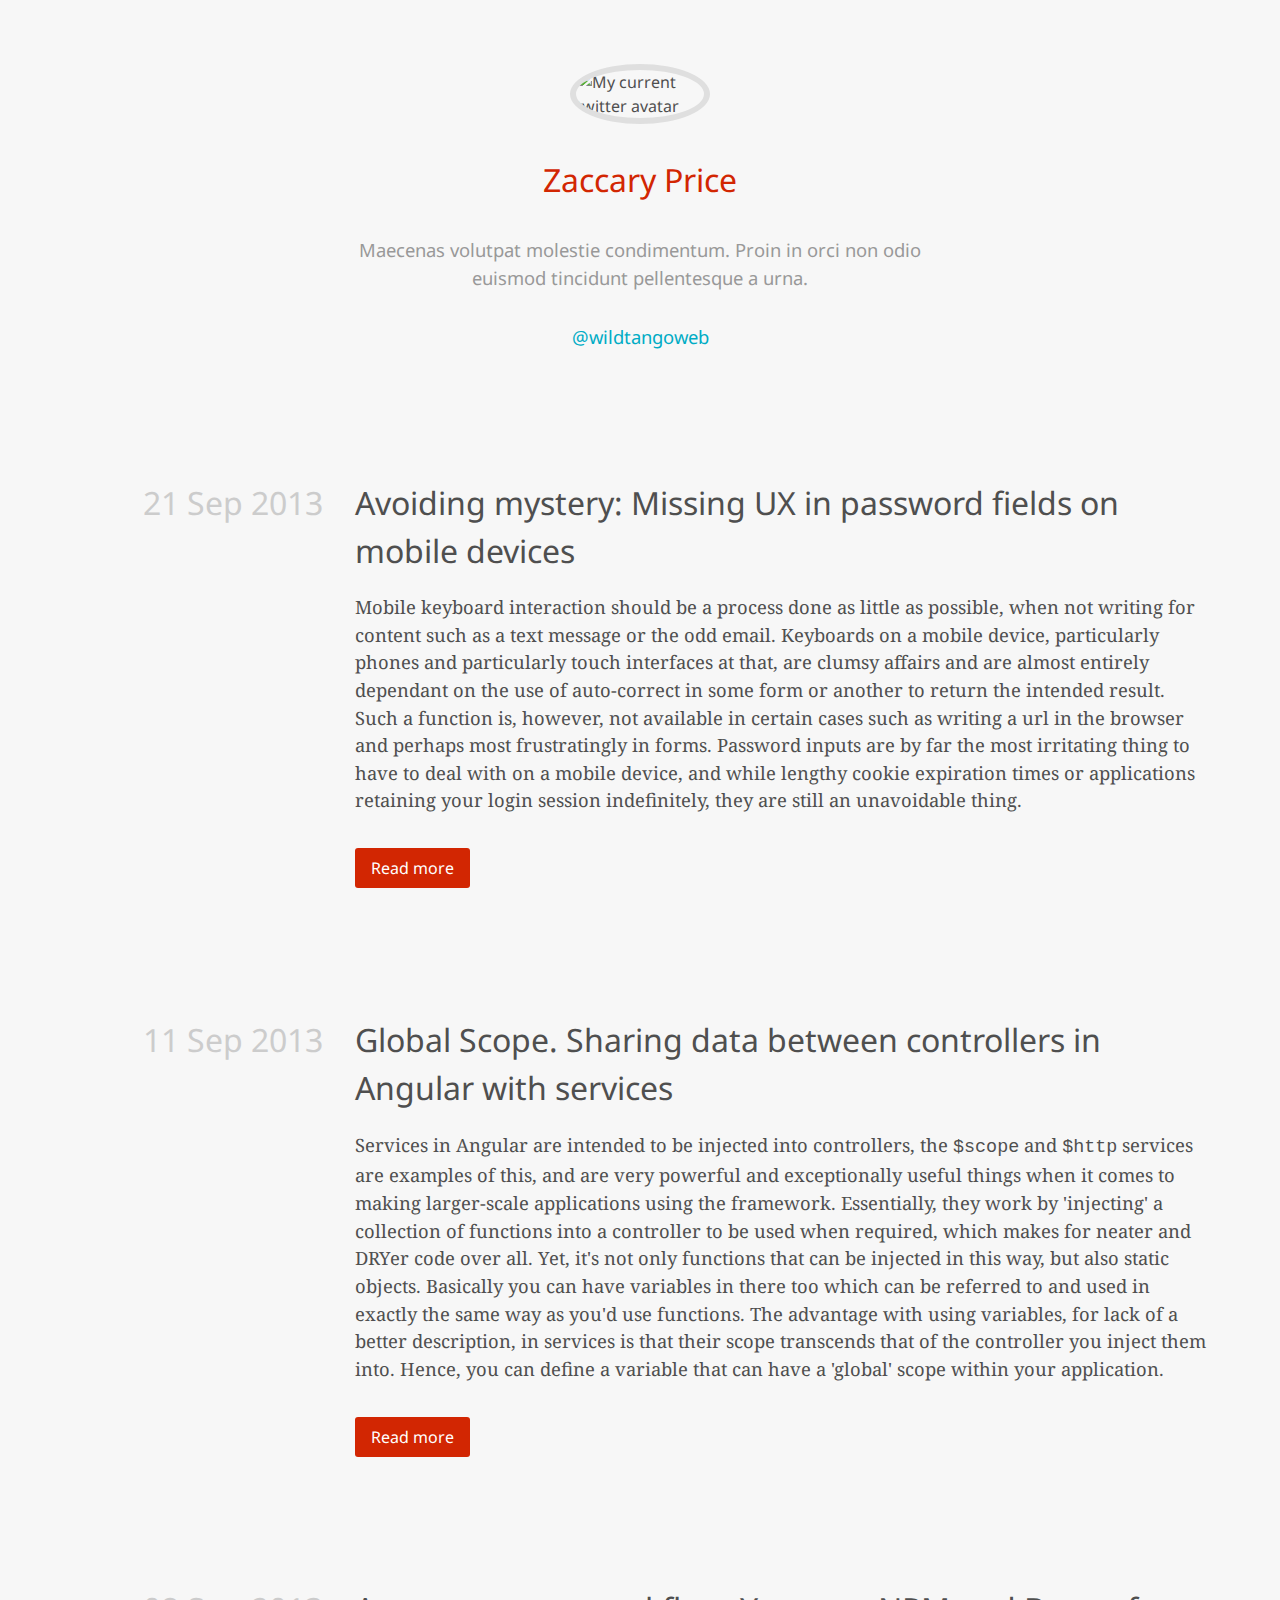
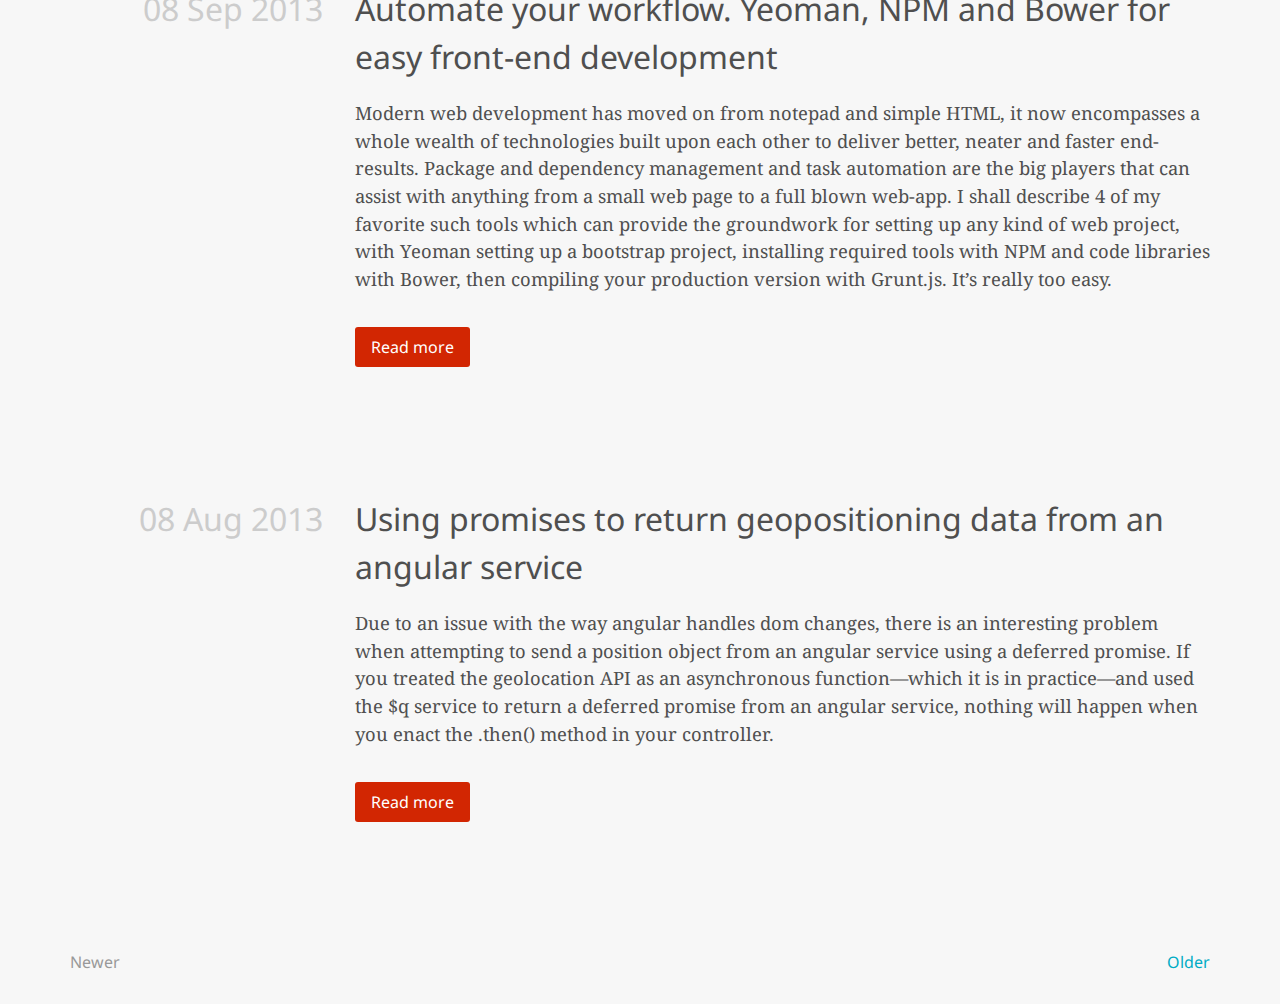
==== index.html @ 0d78e370 "build" ====
<!DOCTYPE html>
<html xmlns="http://www.w3.org/1999/xhtml" xml:lang="en" lang="en-us">

<head>
	<link href="http://gmpg.org/xfn/11" rel="profile">
	<meta http-equiv="content-type" content="text/html; charset=utf-8">

	<!-- Enable responsiveness on mobile devices-->
	<meta name="viewport" content="width=device-width, initial-scale=1.0, maximum-scale=1">

	<title>
		
		neueblog &middot; 
		
	</title>

	<!-- CSS -->
	<!-- build:css ./assets/stylesheets/main.css -->
	<link rel="stylesheet" href="/_bower_components/normalize-css/normalize.css">
	<link rel="stylesheet" href="/assets/stylesheets/main.css">
	<!-- endbuild -->

	<link href='http://fonts.googleapis.com/css?family=Droid+Sans:400,700|Droid+Sans+Mono|Droid+Serif:400,700,400italic,700italic' rel='stylesheet' type='text/css'>

	<!-- build:js ./assets/javascript/all.min.js -->
	<!-- <script src="/assets/javascript/javascript.js"></script> -->
	<!-- <script src="/assets/javascript/somejavascript.js"></script> -->
	<!-- endbuild -->

	<!-- Icons -->
	<link rel="apple-touch-icon-precomposed" sizes="144x144" href="/assets/apple-touch-icon-144-precomposed.png">
	<link rel="shortcut icon" href="/assets/favicon.ico">

	<!-- RSS -->
	<link rel="alternate" type="application/rss+xml" title="RSS" href="/atom.xml">
</head>


<body>

<header id="top">
	<div class="wrapper">
		<img class="header-SiteHeader_HeadShot" src="https://pbs.twimg.com/profile_images/378800000146282949/dfd7e1f0f355699655f02b2bd09702f5.jpeg" alt="My current twitter avatar"/>
		<h1 class="header-SiteHeader">
			<a href="/">zaccary price</a>
		</h1>
		  <span class="header-SiteBlurb">
			  Maecenas volutpat molestie condimentum. Proin in
			  orci non odio euismod tincidunt pellentesque a urna.
		  </span>
	</div>

	<div class="wrapper">
		<nav class="header-SiteNav">
			<a class="header-SiteNav_Link" href="https://twitter.com/wildtangoweb">@wildtangoweb</a>
		</nav>
	</div>
</header>

<section id="posts" class="posts">
	<div class="wrapper">
		
		<article class="posts-Post">
			<header class="posts-PostHeader">
				<h1 class="posts-PostHeader_Title">
					<a href="/blog/2013/09/21/password-revealing/">
						Avoiding mystery: Missing UX in password fields on mobile devices
					</a>
				</h1>

				<span class="posts-PostHeader_Date">21 Sep 2013</span>
			</header>
			<div class="posts-Post_Content">
				<p>Mobile keyboard interaction should be a process done as little as possible, when not writing for content such as a text message or the odd email. Keyboards on a mobile device, particularly phones and particularly touch interfaces at that, are clumsy affairs and are almost entirely dependant on the use of auto-correct in some form or another to return the intended result. Such a function is, however, not available in certain cases such as writing a url in the browser and perhaps most frustratingly in forms. Password inputs are by far the most irritating thing to have to deal with on a mobile device, and while lengthy cookie expiration times or applications retaining your login session indefinitely, they are still an unavoidable thing.</p>

			</div>
			<footer class="posts-PostFooter"><a class="posts-PostFooter_MoreButton" href="/blog/2013/09/21/password-revealing/">Read more</a>
			</footer>
		</article>
		
		<article class="posts-Post">
			<header class="posts-PostHeader">
				<h1 class="posts-PostHeader_Title">
					<a href="/blog/2013/09/11/sharing-data-angular/">
						Global Scope. Sharing data between controllers in Angular with services
					</a>
				</h1>

				<span class="posts-PostHeader_Date">11 Sep 2013</span>
			</header>
			<div class="posts-Post_Content">
				<p>Services in Angular are intended to be injected into controllers, the <code>$scope</code> and <code>$http</code> services are examples of this, and are very powerful and exceptionally useful things when it comes to making larger-scale applications using the framework. Essentially, they work by &#39;injecting&#39; a collection of functions into a controller to be used when required, which makes for neater and DRYer code over all. Yet, it&#39;s not only functions that can be injected in this way, but also static objects. Basically you can have variables in there too which can be referred to and used in exactly the same way as you&#39;d use functions. The advantage with using variables, for lack of a better description, in services is that their scope transcends that of the controller you inject them into. Hence, you can define a variable that can have a &#39;global&#39; scope within your application.</p>

			</div>
			<footer class="posts-PostFooter"><a class="posts-PostFooter_MoreButton" href="/blog/2013/09/11/sharing-data-angular/">Read more</a>
			</footer>
		</article>
		
		<article class="posts-Post">
			<header class="posts-PostHeader">
				<h1 class="posts-PostHeader_Title">
					<a href="/blog/2013/09/08/new-web-tools/">
						Automate your workflow. Yeoman, NPM and Bower for easy front-end development
					</a>
				</h1>

				<span class="posts-PostHeader_Date">08 Sep 2013</span>
			</header>
			<div class="posts-Post_Content">
				<p>Modern web development has moved on from notepad and simple HTML, it now encompasses a whole wealth of technologies built upon each other to deliver better, neater and faster end-results. Package and dependency management and task automation are the big players that can assist with anything from a small web page to a full blown web-app. I shall describe 4 of my favorite such tools which can provide the groundwork for setting up any kind of web project, with Yeoman setting up a bootstrap project, installing required tools with NPM and code libraries with Bower, then compiling your production version with Grunt.js. It’s really too easy.</p>

			</div>
			<footer class="posts-PostFooter"><a class="posts-PostFooter_MoreButton" href="/blog/2013/09/08/new-web-tools/">Read more</a>
			</footer>
		</article>
		
		<article class="posts-Post">
			<header class="posts-PostHeader">
				<h1 class="posts-PostHeader_Title">
					<a href="/blog/2013/08/08/geolocation-in-angular-services/">
						Using promises to return geopositioning data from an angular service
					</a>
				</h1>

				<span class="posts-PostHeader_Date">08 Aug 2013</span>
			</header>
			<div class="posts-Post_Content">
				<p>Due to an issue with the way angular handles dom changes, there is an interesting problem when
attempting to send a position object from an angular service using a deferred promise.
If you treated the geolocation API as an asynchronous function&mdash;which it is in practice&mdash;and
used the $q service to return a deferred promise from an angular service, nothing will happen when you
enact the .then() method in your controller.</p>

			</div>
			<footer class="posts-PostFooter"><a class="posts-PostFooter_MoreButton" href="/blog/2013/08/08/geolocation-in-angular-services/">Read more</a>
			</footer>
		</article>
		
	</div>
</section>

<section class="pagination">
	<div class="wrapper">
		
		<a class="pagination-Item older" href="/page2">Older</a>
		
		
		<span class="pagination-Item newer disabled">Newer</span>
		
	</div>
</section>


</body>
</html>
---- assets/stylesheets/main.css ----
/* 
The main SCSS file for everything, yep
*/
body {
  background: #f7f7f7; }

.wrapper {
  max-width: 1140px;
  margin: 0 auto;
  padding: 0 2em; }

html {
  font-size: 10px; }

body {
  font: 400 1.6rem/1.5 'Droid Sans';
  color: #4f4f4f; }

a,
a:link,
a:visited {
  color: #00acc5;
  text-decoration: none; }

a:hover,
a:active,
a:focus {
  border-bottom: 1px solid rgba(0, 172, 197, 0.5); }

.highlight {
  background-color: #073642;
  color: #93a1a1;
  border: 1px solid #2d6472;
  padding: 1em;
  overflow-x: scroll;
  -webkit-border-radius: 6px;
  -moz-border-radius: 6px;
  border-radius: 6px; }

.highlight .c {
  color: #586e75 !important;
  font-style: italic !important; }

.highlight .cm {
  color: #586e75 !important;
  font-style: italic !important; }

.highlight .cp {
  color: #586e75 !important;
  font-style: italic !important; }

.highlight .c1 {
  color: #586e75 !important;
  font-style: italic !important; }

.highlight .cs {
  color: #586e75 !important;
  font-weight: bold !important;
  font-style: italic !important; }

.highlight .err {
  color: #dc322f !important;
  background: none !important; }

.highlight .k {
  color: #cb4b16 !important; }

.highlight .o {
  color: #93a1a1 !important;
  font-weight: bold !important; }

.highlight .p {
  color: #93a1a1 !important; }

.highlight .ow {
  color: #2aa198 !important;
  font-weight: bold !important; }

.highlight .gd {
  color: #93a1a1 !important;
  background-color: #372c34 !important;
  display: inline-block; }

.highlight .gd .x {
  color: #93a1a1 !important;
  background-color: #4d2d33 !important;
  display: inline-block; }

.highlight .ge {
  color: #93a1a1 !important;
  font-style: italic !important; }

.highlight .gr {
  color: #aa0000; }

.highlight .gh {
  color: #586e75 !important; }

.highlight .gi {
  color: #93a1a1 !important;
  background-color: #1a412b !important;
  display: inline-block; }

.highlight .gi .x {
  color: #93a1a1 !important;
  background-color: #355720 !important;
  display: inline-block; }

.highlight .go {
  color: #888888; }

.highlight .gp {
  color: #555555; }

.highlight .gs {
  color: #93a1a1 !important;
  font-weight: bold !important; }

.highlight .gu {
  color: #6c71c4 !important; }

.highlight .gt {
  color: #aa0000; }

.highlight .kc {
  color: #859900 !important;
  font-weight: bold !important; }

.highlight .kd {
  color: #268bd2 !important; }

.highlight .kp {
  color: #cb4b16 !important;
  font-weight: bold !important; }

.highlight .kr {
  color: #d33682 !important;
  font-weight: bold !important; }

.highlight .kt {
  color: #2aa198 !important; }

.highlight .n {
  color: #268bd2 !important; }

.highlight .na {
  color: #268bd2 !important; }

.highlight .nb {
  color: #859900 !important; }

.highlight .nc {
  color: #d33682 !important; }

.highlight .no {
  color: #b58900 !important; }

.highlight .ni {
  color: purple; }

.highlight .nl {
  color: #859900 !important; }

.highlight .ne {
  color: #268bd2 !important;
  font-weight: bold !important; }

.highlight .nf {
  color: #268bd2 !important;
  font-weight: bold !important; }

.highlight .nn {
  color: #b58900 !important; }

.highlight .nt {
  color: #268bd2 !important;
  font-weight: bold !important; }

.highlight .nx {
  color: #b58900 !important; }

.highlight .bp {
  color: #999999; }

.highlight .vc {
  color: teal; }

.highlight .vg {
  color: #268bd2 !important; }

.highlight .vi {
  color: #268bd2 !important; }

.highlight .nv {
  color: #268bd2 !important; }

.highlight .w {
  color: #bbbbbb; }

.highlight .mf {
  color: #2aa198 !important; }

.highlight .m {
  color: #2aa198 !important; }

.highlight .mh {
  color: #2aa198 !important; }

.highlight .mi {
  color: #2aa198 !important; }

.highlight .mo {
  color: #009999; }

.highlight .s {
  color: #2aa198 !important; }

.highlight .sb {
  color: #dd1144; }

.highlight .sc {
  color: #dd1144; }

.highlight .sd {
  color: #2aa198 !important; }

.highlight .s2 {
  color: #2aa198 !important; }

.highlight .se {
  color: #dc322f !important; }

.highlight .sh {
  color: #dd1144; }

.highlight .si {
  color: #268bd2 !important; }

.highlight .sx {
  color: #dd1144; }

.highlight .sr {
  color: #2aa198 !important; }

.highlight .s1 {
  color: #2aa198 !important; }

.highlight .ss {
  color: #990073; }

.highlight .il {
  color: #009999; }

.highlight div .gd, .highlight div .gd .x, .highlight div .gi, .highlight div .gi .x {
  display: inline-block;
  width: 100%; }

.header {
  color: inherit; }
  .header-SiteHeader {
    margin: 3.2rem 0;
    font-size: 2em;
    font-weight: 400;
    color: #d22602;
    text-align: center;
    text-transform: capitalize; }
    .header-SiteHeader a {
      color: inherit; }
      .header-SiteHeader a:hover {
        border: none; }
    .header-SiteHeader_HeadShot {
      display: block;
      max-width: 128px;
      margin: 4em auto 0;
      border: 6px solid #dfdfdf;
      -webkit-border-radius: 50%;
      -moz-border-radius: 50%;
      border-radius: 50%; }
  .header-SiteBlurb {
    display: block;
    max-width: 33em;
    margin: 0 auto;
    font-size: 1.15em;
    color: #999999;
    text-align: center; }
  .header-SiteNav {
    margin: 3.2rem 0 0;
    font-size: 1.15em;
    text-align: center; }
    .header-SiteNav_Link {
      color: #4f4f4f; }

.posts {
  margin: 12.8rem 0 0; }
  .posts-Post + .posts-Post {
    margin: 6.4rem 0 0; }
  .posts-Post_Content > p:first-of-type {
    font-weight: 400;
    font-size: 1.15em;
    font-family: 'Droid Serif'; }
  .posts-Post_Content h2 {
    margin: 6.4rem 0 0;
    font-size: 1.35em;
    font-weight: 700;
    font-family: "Droid Serif"; }
  .posts-Post_Content h3 {
    margin: 3.2rem 0 0;
    font-size: 1em;
    font-weight: 700;
    text-transform: uppercase; }
  .posts-Post_Content blockquote {
    display: block;
    position: relative;
    margin: 3.2rem 0 3.2rem 7.5rem;
    font-size: 1.25em;
    font-weight: 700;
    font-family: 'Droid Serif';
    line-height: 1.25;
    color: #d22602; }
    .posts-Post_Content blockquote:before {
      content: '';
      position: absolute;
      left: -7.5rem;
      top: 0;
      width: 6.4rem;
      height: 5.6rem;
      background-image: url("/assets/images/quote.svg");
      background-size: 100% auto;
      background-position: 50% 100%; }
  .posts-PostHeader_Title {
    font-size: 2em;
    font-weight: 400;
    margin: 0; }
    .posts-PostHeader_Title a {
      color: #4f4f4f !important;
      border: none; }
  .posts-PostHeader_Date {
    color: #999999; }
  .posts-PostFooter_MoreButton {
    display: block;
    margin: 3.2rem 0 0;
    padding: 0.5em 1em;
    background: #d22602;
    color: white !important;
    text-align: center;
    -webkit-border-radius: 3px;
    -moz-border-radius: 3px;
    border-radius: 3px; }
    .posts-PostFooter_MoreButton:hover, .posts-PostFooter_MoreButton:active, .posts-PostFooter_MoreButton:focus {
      background: #fd340a;
      border: none; }

.related {
  margin: 12.8rem 0; }
  .related-Title {
    margin: 0 0 3.2rem;
    font-size: 1.5em;
    font-family: 'Droid Serif';
    font-weight: 700; }
  .related-PostList {
    margin: 0;
    padding: 0;
    list-style: none; }
    .related-PostList_Item {
      float: left;
      width: 100%;
      margin: 0 0 2em;
      -webkit-box-sizing: border-box;
      -moz-box-sizing: border-box;
      box-sizing: border-box; }
      .related-PostList_Item-title {
        margin: 0;
        font-size: 1em; }
      .related-PostList_Item-date {
        color: #999999;
        font-weight: 700; }

@media screen and (min-width: 60em) {
  .posts-PostHeader {
    position: relative;
    padding: 0 0 0 25%; }
    .posts-PostHeader_Date {
      position: absolute;
      left: 0;
      top: 0;
      width: 25%;
      padding: 0 1em 0 0;
      color: #cccccc;
      font-size: 2em;
      text-align: right;
      -webkit-box-sizing: border-box;
      -moz-box-sizing: border-box;
      box-sizing: border-box; }
  .posts-Post + .posts-Post {
    margin: 12.8rem 0 0; }
  .posts-Post_Content {
    padding: 0 0 0 25%; }
  .posts-PostFooter_MoreButton {
    display: inline-block;
    width: auto;
    margin-top: 1em;
    margin-left: 25%; }

  .related {
    margin: 12.8rem 0 12.8rem 25%; }
    .related-Title {
      margin: 0 0 3.2rem;
      font-size: 1.5em;
      font-family: 'Droid Serif';
      font-weight: 700; }
    .related-PostList {
      margin: 0;
      padding: 0;
      list-style: none; }
      .related-PostList_Item {
        float: left;
        width: 33%;
        padding: 0 2em 0 0;
        -webkit-box-sizing: border-box;
        -moz-box-sizing: border-box;
        box-sizing: border-box; } }
.pagination {
  float: left;
  width: 100%;
  margin: 12.8rem 0 2em; }
  .pagination-Item {
    display: inline-block; }
    .pagination-Item.disabled {
      color: #999999; }
    .pagination-Item.newer {
      float: left; }
    .pagination-Item.older {
      float: right; }
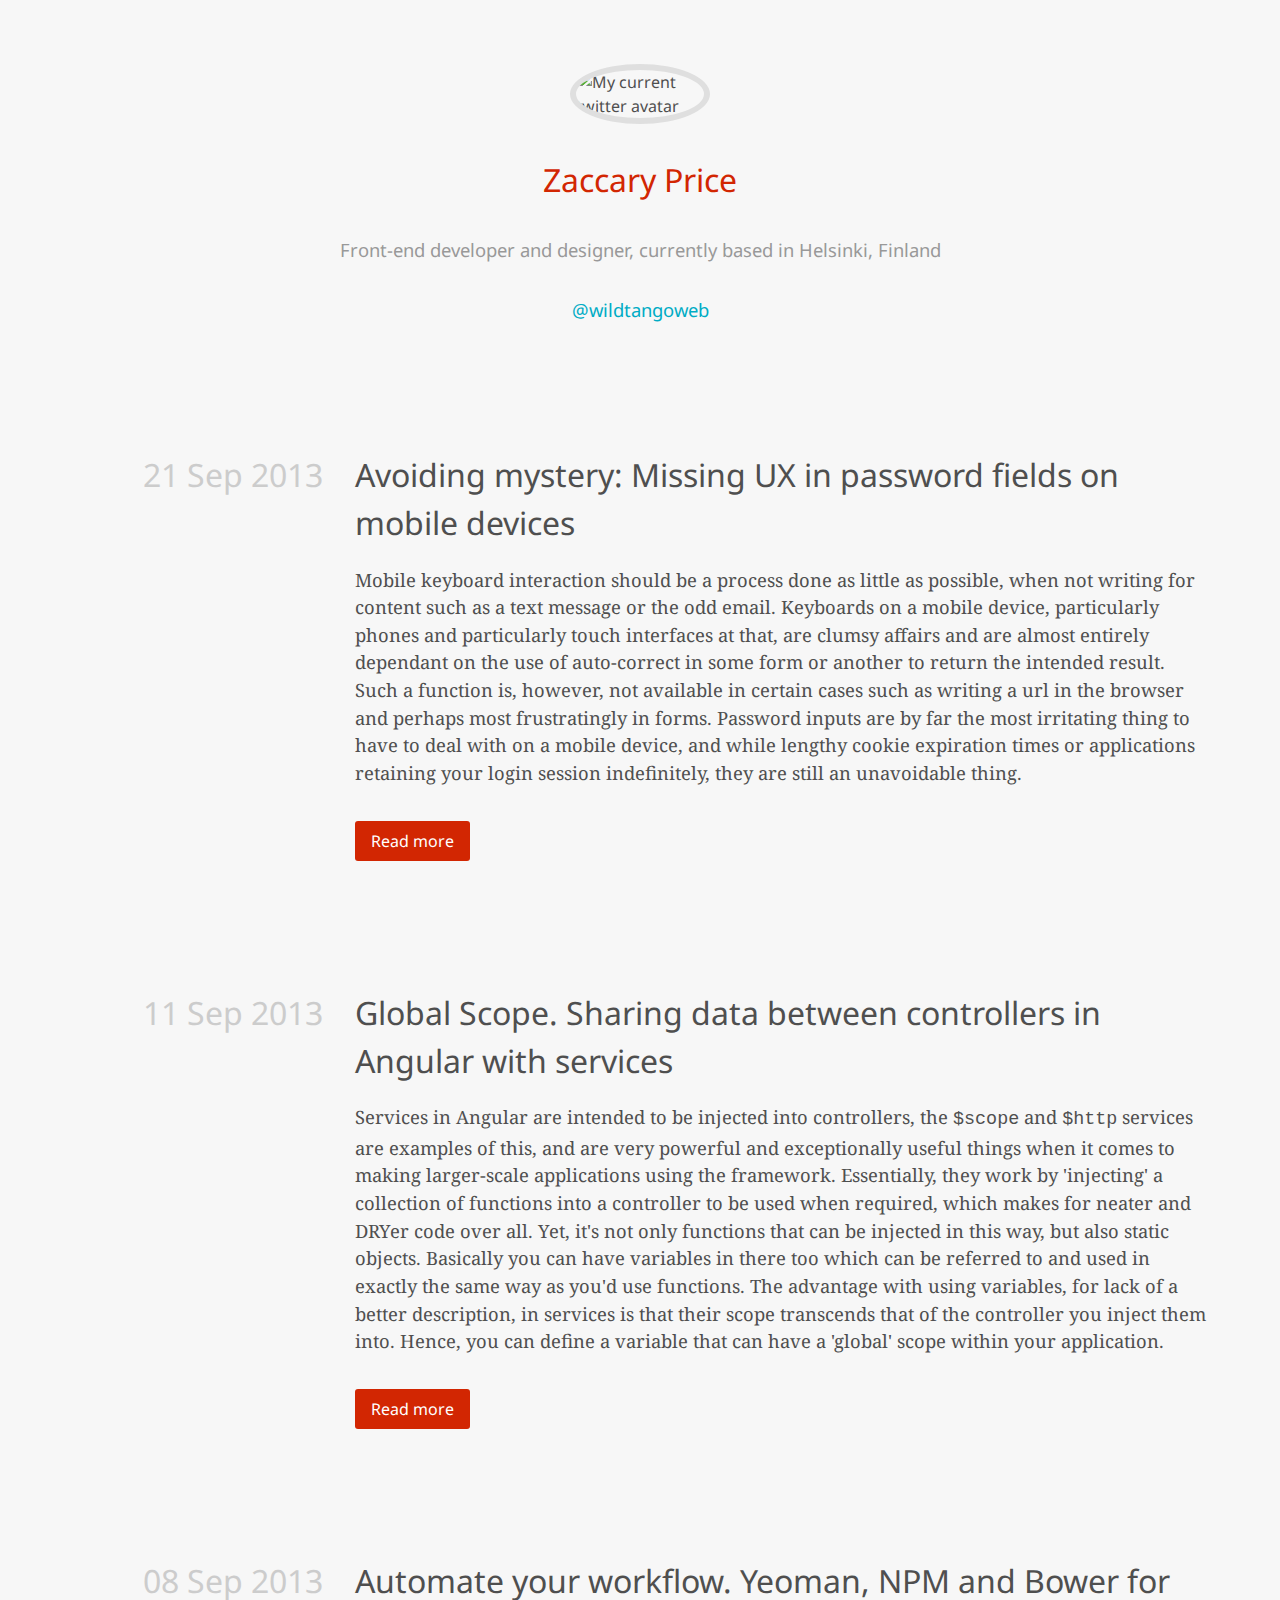
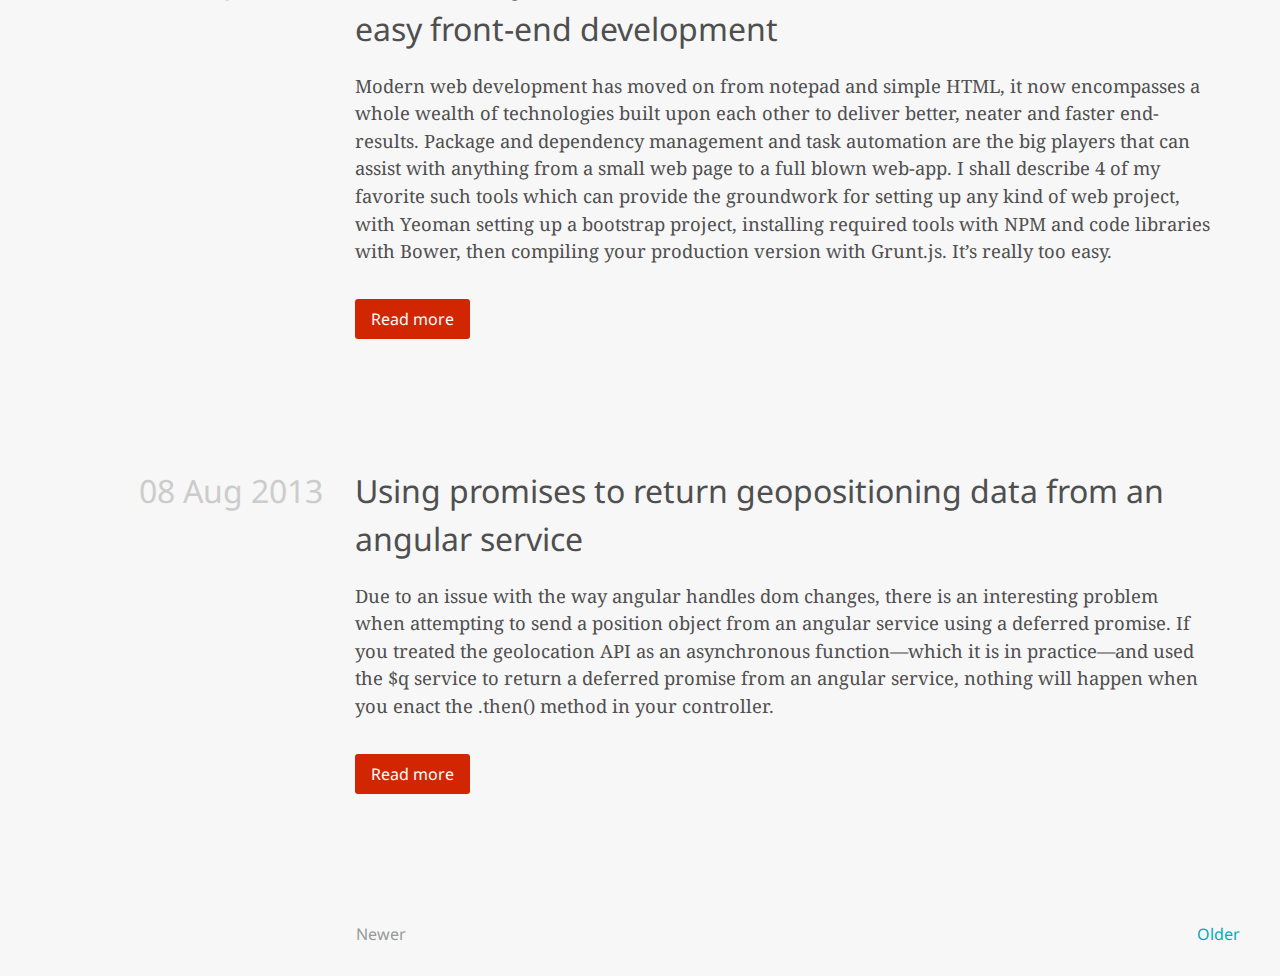
==== commit 78644f18: "build" ====
--- a/index.html
+++ b/index.html
@@ -45,8 +45,7 @@
 			<a href="/">zaccary price</a>
 		</h1>
 		  <span class="header-SiteBlurb">
-			  Maecenas volutpat molestie condimentum. Proin in
-			  orci non odio euismod tincidunt pellentesque a urna.
+			 Front-end developer and designer, currently based in Helsinki, Finland
 		  </span>
 	</div>
 
--- a/assets/stylesheets/main.css
+++ b/assets/stylesheets/main.css
@@ -431,3 +431,8 @@
       float: left; }
     .pagination-Item.older {
       float: right; }
+
+@media screen and (min-width: 60em) {
+  .pagination {
+    width: 75%;
+    padding: 0 0 0 25%; } }
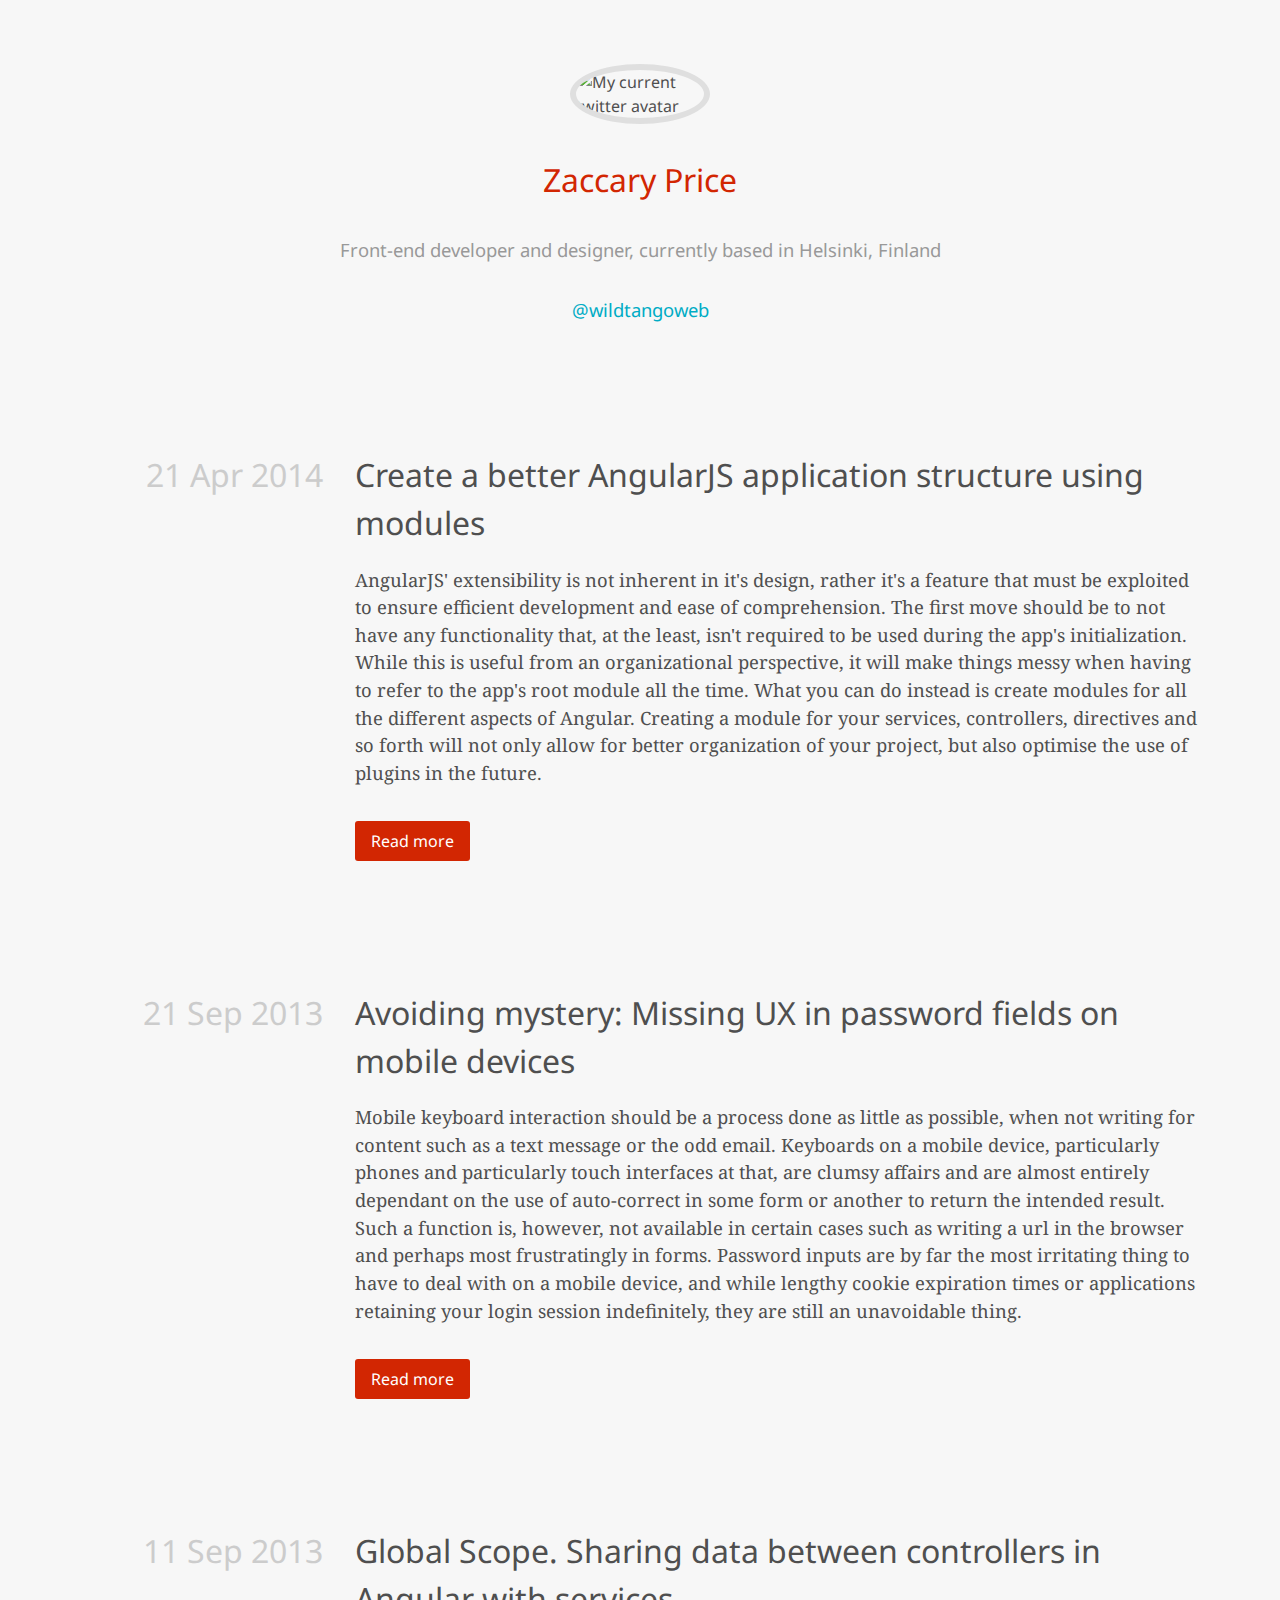
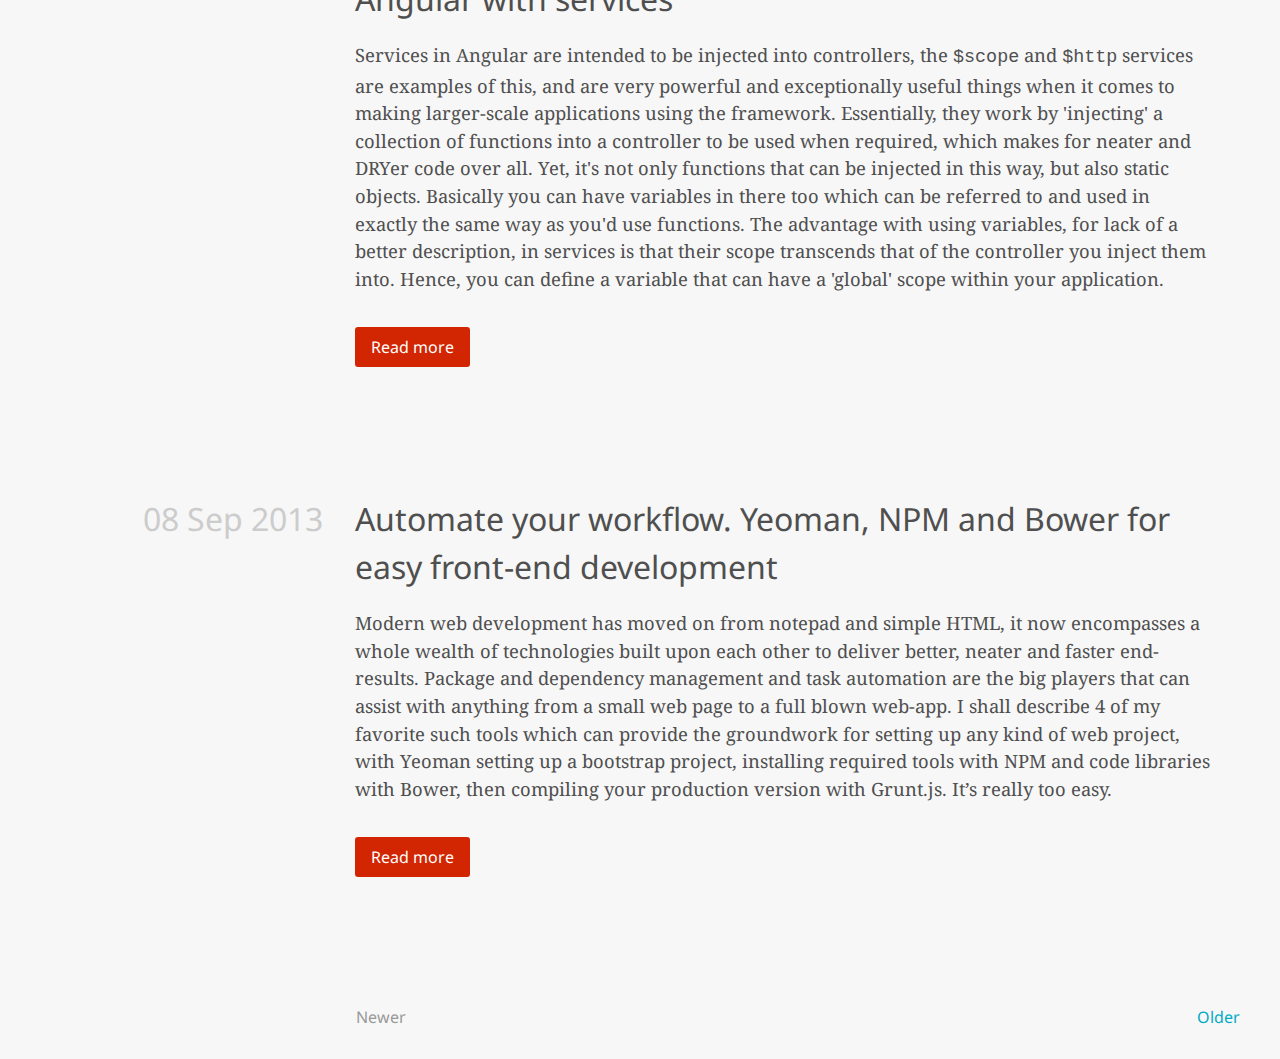
==== commit a20e76bf: "new article, angular modules" ====
--- a/index.html
+++ b/index.html
@@ -62,6 +62,32 @@
 		<article class="posts-Post">
 			<header class="posts-PostHeader">
 				<h1 class="posts-PostHeader_Title">
+					<a href="/blog/2014/04/21/organization-with-angularjs-modules/">
+						Create a better AngularJS application structure using modules
+					</a>
+				</h1>
+
+				<span class="posts-PostHeader_Date">21 Apr 2014</span>
+			</header>
+			<div class="posts-Post_Content">
+				<p>AngularJS&#39; extensibility is not inherent in it&#39;s design, rather it&#39;s a
+feature that must be exploited to ensure efficient development and ease of
+comprehension. The first move should be to not have any functionality that,
+at the least, isn&#39;t required to be used during the app&#39;s initialization.
+While this is useful from an organizational perspective, it will make things
+messy when having to refer to the app&#39;s root module all the time. What you can do
+instead is create modules for all the different aspects of Angular. Creating a
+module for your services, controllers, directives and so forth will not only allow
+for better organization of your project, but also optimise the use of plugins in the future.</p>
+
+			</div>
+			<footer class="posts-PostFooter"><a class="posts-PostFooter_MoreButton" href="/blog/2014/04/21/organization-with-angularjs-modules/">Read more</a>
+			</footer>
+		</article>
+		
+		<article class="posts-Post">
+			<header class="posts-PostHeader">
+				<h1 class="posts-PostHeader_Title">
 					<a href="/blog/2013/09/21/password-revealing/">
 						Avoiding mystery: Missing UX in password fields on mobile devices
 					</a>
@@ -113,28 +139,6 @@
 			</footer>
 		</article>
 		
-		<article class="posts-Post">
-			<header class="posts-PostHeader">
-				<h1 class="posts-PostHeader_Title">
-					<a href="/blog/2013/08/08/geolocation-in-angular-services/">
-						Using promises to return geopositioning data from an angular service
-					</a>
-				</h1>
-
-				<span class="posts-PostHeader_Date">08 Aug 2013</span>
-			</header>
-			<div class="posts-Post_Content">
-				<p>Due to an issue with the way angular handles dom changes, there is an interesting problem when
-attempting to send a position object from an angular service using a deferred promise.
-If you treated the geolocation API as an asynchronous function&mdash;which it is in practice&mdash;and
-used the $q service to return a deferred promise from an angular service, nothing will happen when you
-enact the .then() method in your controller.</p>
-
-			</div>
-			<footer class="posts-PostFooter"><a class="posts-PostFooter_MoreButton" href="/blog/2013/08/08/geolocation-in-angular-services/">Read more</a>
-			</footer>
-		</article>
-		
 	</div>
 </section>
 
--- a/assets/stylesheets/main.css
+++ b/assets/stylesheets/main.css
@@ -10,8 +10,11 @@
   padding: 0 2em; }
 
 html {
-  font-size: 10px; }
-
+  font-size: 8px; }
+
+@media screen and (min-width: 60em) {
+  html {
+    font-size: 10px; } }
 body {
   font: 400 1.6rem/1.5 'Droid Sans';
   color: #4f4f4f; }
